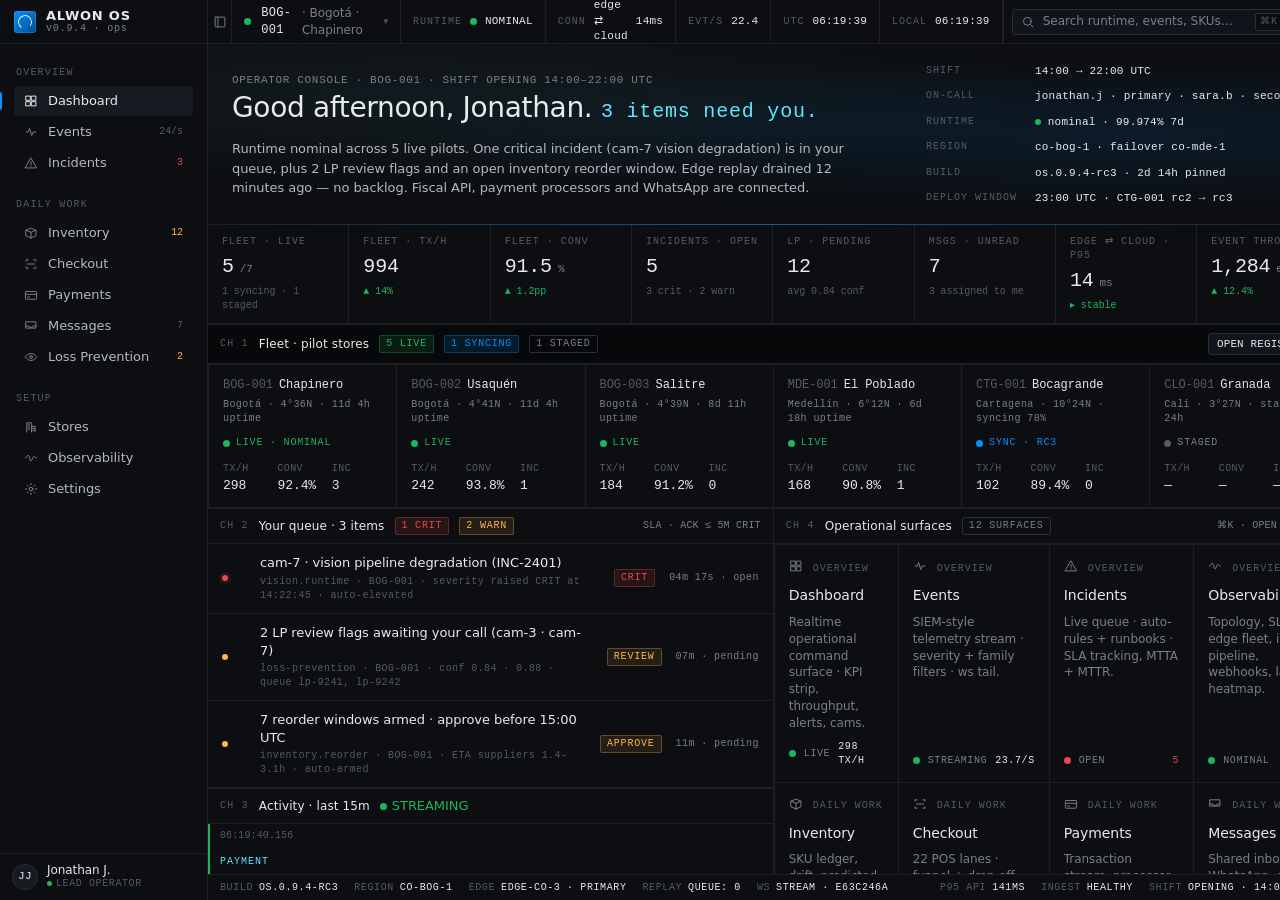
==== index.html @ 84f04474 "Alwon Design" ====
<!doctype html>
<html lang="en">
<head>
  <meta charset="utf-8" />
  <meta name="viewport" content="width=1440, initial-scale=1" />
  <title>ALWON OS · Operator console</title>
  <link rel="stylesheet" href="./css/alwon.css" />
  <style>
    /* Operator overview / launcher */
    .ov {
      display: grid;
      grid-template-columns: 1fr 1fr;
      gap: 1px;
      background: var(--border-1);
    }
    .ov > .cell { background: var(--bg-1); display: flex; flex-direction: column; }
    .ov .span-2 { grid-column: span 2; }

    /* Hero strip */
    .hero {
      background:
        radial-gradient(ellipse at 80% 50%, rgba(6, 144, 252, 0.10), transparent 60%),
        radial-gradient(ellipse at 18% 30%, rgba(96, 231, 255, 0.06), transparent 50%),
        var(--bg-1);
      border-bottom: 1px solid var(--border-1);
      padding: 20px 24px 18px;
      display: grid;
      grid-template-columns: 1fr auto;
      align-items: center;
      gap: 24px;
      position: relative;
    }
    .hero::after {
      content: ""; position: absolute; left: 0; right: 0; bottom: -1px; height: 1px;
      background: linear-gradient(90deg, transparent, var(--signal), transparent);
      opacity: 0.55;
    }
    .hero .lhs h1 {
      margin: 0 0 6px 0;
      font-size: var(--t-28);
      color: var(--fg-0);
      font-weight: 500;
      letter-spacing: -0.012em;
    }
    .hero .lhs h1 .mono { font-family: var(--font-mono); color: var(--telemetry); font-size: var(--t-20); letter-spacing: 0.04em; }
    .hero .lhs .sub {
      font-family: var(--font-mono); font-size: var(--t-11); color: var(--fg-2);
      letter-spacing: 0.06em; text-transform: uppercase;
    }
    .hero .lhs .desc {
      margin-top: 12px;
      color: var(--fg-1);
      font-size: var(--t-13);
      max-width: 620px;
      line-height: 1.5;
    }
    .hero .rhs {
      display: grid;
      grid-template-columns: repeat(2, auto);
      gap: 10px 18px;
      font-family: var(--font-mono);
      font-size: var(--t-11);
      color: var(--fg-1);
      letter-spacing: 0.02em;
    }
    .hero .rhs .row { display: contents; }
    .hero .rhs .row .k { color: var(--fg-3); text-transform: uppercase; letter-spacing: 0.10em; font-size: var(--t-10); }
    .hero .rhs .row .v { color: var(--fg-0); }

    /* Surface launcher tiles */
    .launcher {
      display: grid;
      grid-template-columns: repeat(4, 1fr);
      gap: 1px;
      background: var(--border-1);
      padding: 1px;
    }
    .tile {
      background: var(--bg-1);
      padding: 14px;
      display: flex;
      flex-direction: column;
      gap: 8px;
      cursor: pointer;
      position: relative;
      min-height: 130px;
      text-decoration: none;
      color: inherit;
      transition: background 0.08s linear;
    }
    .tile:hover {
      background: var(--bg-2);
    }
    .tile .tile-head {
      display: flex; align-items: center; gap: 10px;
      font-family: var(--font-mono);
      font-size: var(--t-10);
      color: var(--fg-3);
      letter-spacing: 0.10em;
      text-transform: uppercase;
    }
    .tile .tile-head .icon { color: var(--fg-2); }
    .tile .tile-title { color: var(--fg-0); font-size: var(--t-14); font-weight: 500; letter-spacing: -0.005em; }
    .tile .tile-desc { color: var(--fg-2); font-size: var(--t-12); line-height: 1.4; flex: 1; }
    .tile .tile-state {
      display: flex;
      align-items: center;
      gap: 8px;
      font-family: var(--font-mono);
      font-size: var(--t-10);
      color: var(--fg-2);
      letter-spacing: 0.06em;
      text-transform: uppercase;
    }
    .tile .tile-state .v { color: var(--fg-0); }
    .tile .tile-state.crit .v { color: var(--crit); }
    .tile .tile-state.warn .v { color: var(--warn); }

    /* Operator queue */
    .op-row {
      display: grid;
      grid-template-columns: 24px 1fr auto auto;
      gap: 14px;
      align-items: center;
      padding: 10px 14px;
      border-bottom: 1px solid var(--border-1);
      cursor: pointer;
    }
    .op-row:hover { background: var(--bg-2); }
    .op-row .marker {
      width: 6px; height: 6px; border-radius: 50%;
    }
    .op-row .ttl { color: var(--fg-0); font-size: var(--t-13); margin-bottom: 2px; }
    .op-row .sub { font-family: var(--font-mono); font-size: var(--t-10); color: var(--fg-3); letter-spacing: 0.04em; }
    .op-row .meta { font-family: var(--font-mono); font-size: var(--t-10); color: var(--fg-2); letter-spacing: 0.04em; }

    .fleet-bar {
      display: grid;
      grid-template-columns: repeat(6, 1fr);
      gap: 1px;
      background: var(--border-1);
      padding: 1px;
    }
    .fleet-tile {
      background: var(--bg-1);
      padding: 12px 14px;
      display: flex;
      flex-direction: column;
      gap: 4px;
    }
    .fleet-tile .name { font-family: var(--font-mono); font-size: var(--t-12); color: var(--fg-0); }
    .fleet-tile .name .id { color: var(--fg-3); margin-right: 6px; }
    .fleet-tile .where { font-family: var(--font-mono); font-size: var(--t-10); color: var(--fg-2); letter-spacing: 0.04em; }
    .fleet-tile .state-row {
      display: flex; align-items: center; gap: 6px; margin-top: 6px;
      font-family: var(--font-mono); font-size: var(--t-10); letter-spacing: 0.08em; text-transform: uppercase;
    }
    .fleet-tile .stats {
      display: grid;
      grid-template-columns: 1fr 1fr 1fr;
      gap: 4px;
      margin-top: 8px;
    }
    .fleet-tile .stats > div {
      font-family: var(--font-mono); font-size: var(--t-10); color: var(--fg-3);
      letter-spacing: 0.04em;
    }
    .fleet-tile .stats > div .v {
      display: block;
      font-size: var(--t-13);
      color: var(--fg-0);
      letter-spacing: -0.005em;
      margin-top: 1px;
    }
  </style>
</head>
<body>
  <div id="app"></div>
  <script src="./js/alwon.js"></script>
  <script>
    function tile(o) {
      const stateClass = o.tone || '';
      return `
        <a class="tile" href="${o.href}">
          <div class="tile-head">
            <span class="icon">${ALWON.icon(o.icon)}</span>
            <span>${o.head}</span>
          </div>
          <div class="tile-title">${o.title}</div>
          <div class="tile-desc">${o.desc}</div>
          <div class="tile-state ${stateClass}">
            <span class="pulse ${o.dot || 'ok'}"></span>
            <span>${o.lbl}</span>
            <span class="v" style="margin-left: auto;">${o.val}</span>
          </div>
        </a>
      `;
    }

    const mainHtml = `
      <div class="hero">
        <div class="lhs">
          <div class="sub">Operator console · BOG-001 · shift opening 14:00–22:00 UTC</div>
          <h1>Good afternoon, Jonathan. <span class="mono">3 items need you.</span></h1>
          <div class="desc">
            Runtime nominal across 5 live pilots. One critical incident (cam-7 vision degradation) is in your queue,
            plus 2 LP review flags and an open inventory reorder window. Edge replay drained 12 minutes ago — no backlog.
            Fiscal API, payment processors and WhatsApp are connected.
          </div>
        </div>
        <div class="rhs">
          <div class="row"><span class="k">SHIFT</span><span class="v">14:00 → 22:00 UTC</span></div>
          <div class="row"><span class="k">ON-CALL</span><span class="v">jonathan.j · primary · sara.b · secondary</span></div>
          <div class="row"><span class="k">RUNTIME</span><span class="v"><span class="dot ok"></span> nominal · 99.974% 7d</span></div>
          <div class="row"><span class="k">REGION</span><span class="v">co-bog-1 · failover co-mde-1</span></div>
          <div class="row"><span class="k">BUILD</span><span class="v">os.0.9.4-rc3 · 2d 14h pinned</span></div>
          <div class="row"><span class="k">DEPLOY WINDOW</span><span class="v">23:00 UTC · CTG-001 rc2 → rc3</span></div>
        </div>
      </div>

      <!-- TOP STATS -->
      <div class="kpi-strip" style="grid-template-columns: repeat(8, 1fr);">
        <div class="kpi"><div class="kpi-label">FLEET · LIVE</div><div class="kpi-value">5<span class="kpi-unit">/7</span></div><div class="kpi-delta"><span class="ref">1 syncing · 1 staged</span></div></div>
        <div class="kpi"><div class="kpi-label">FLEET · TX/H</div><div class="kpi-value mono">994</div><div class="kpi-delta"><span class="delta up">▲ 14%</span></div></div>
        <div class="kpi"><div class="kpi-label">FLEET · CONV</div><div class="kpi-value">91.5<span class="kpi-unit">%</span></div><div class="kpi-delta"><span class="delta up">▲ 1.2pp</span></div></div>
        <div class="kpi"><div class="kpi-label">INCIDENTS · OPEN</div><div class="kpi-value fg-warn">5</div><div class="kpi-delta"><span class="ref">3 crit · 2 warn</span></div></div>
        <div class="kpi"><div class="kpi-label">LP · PENDING</div><div class="kpi-value fg-warn">12</div><div class="kpi-delta"><span class="ref">avg 0.84 conf</span></div></div>
        <div class="kpi"><div class="kpi-label">MSGS · UNREAD</div><div class="kpi-value">7</div><div class="kpi-delta"><span class="ref">3 assigned to me</span></div></div>
        <div class="kpi"><div class="kpi-label">EDGE ⇄ CLOUD · p95</div><div class="kpi-value">14<span class="kpi-unit">ms</span></div><div class="kpi-delta"><span class="delta up">▸ stable</span></div></div>
        <div class="kpi"><div class="kpi-label">EVENT THROUGHPUT</div><div class="kpi-value mono">1,284<span class="kpi-unit">ev/m</span></div><div class="kpi-delta"><span class="delta up">▲ 12.4%</span></div></div>
      </div>

      <!-- FLEET STATE -->
      <div class="panel-head" style="border-top: 1px solid var(--border-1);">
        <span class="label">CH 1</span>
        <span class="title">Fleet · pilot stores</span>
        <span class="pill ok">5 LIVE</span>
        <span class="pill info">1 SYNCING</span>
        <span class="pill ghost dim">1 STAGED</span>
        <div class="right"><a href="stores.html" class="btn tiny">Open registry →</a></div>
      </div>
      <div class="fleet-bar">
        ${fleetTile({ id: 'BOG-001', name: 'Chapinero', where: 'Bogotá · 4°36N · 11d 4h uptime', dot: 'ok', state: 'LIVE · NOMINAL', tx: '298', conv: '92.4%', inc: '3' })}
        ${fleetTile({ id: 'BOG-002', name: 'Usaquén', where: 'Bogotá · 4°41N · 11d 4h uptime', dot: 'ok', state: 'LIVE', tx: '242', conv: '93.8%', inc: '1' })}
        ${fleetTile({ id: 'BOG-003', name: 'Salitre', where: 'Bogotá · 4°39N · 8d 11h uptime', dot: 'ok', state: 'LIVE', tx: '184', conv: '91.2%', inc: '0' })}
        ${fleetTile({ id: 'MDE-001', name: 'El Poblado', where: 'Medellín · 6°12N · 6d 18h uptime', dot: 'ok', state: 'LIVE', tx: '168', conv: '90.8%', inc: '1' })}
        ${fleetTile({ id: 'CTG-001', name: 'Bocagrande', where: 'Cartagena · 10°24N · syncing 78%', dot: 'info', state: 'SYNC · rc3', tx: '102', conv: '89.4%', inc: '0' })}
        ${fleetTile({ id: 'CLO-001', name: 'Granada', where: 'Cali · 3°27N · staged 24h', dot: 'idle', state: 'STAGED', tx: '—', conv: '—', inc: '—' })}
      </div>

      <!-- OPERATOR QUEUE + LAUNCHER -->
      <div class="ov" style="border-top: 1px solid var(--border-1);">

        <div class="cell">
          <div class="panel-head">
            <span class="label">CH 2</span>
            <span class="title">Your queue · 3 items</span>
            <span class="pill crit">1 CRIT</span>
            <span class="pill warn">2 WARN</span>
            <div class="right"><span class="dim mono">SLA · ack ≤ 5m crit</span></div>
          </div>
          <div>
            <a class="op-row" href="incidents.html" style="text-decoration: none; color: inherit;">
              <span class="marker" style="background: var(--crit); box-shadow: 0 0 0 3px var(--crit-bg);"></span>
              <div>
                <div class="ttl">cam-7 · vision pipeline degradation (INC-2401)</div>
                <div class="sub">vision.runtime · BOG-001 · severity raised CRIT at 14:22:45 · auto-elevated</div>
              </div>
              <span class="pill crit">CRIT</span>
              <span class="meta">04m 17s · open</span>
            </a>
            <a class="op-row" href="loss-prevention.html" style="text-decoration: none; color: inherit;">
              <span class="marker" style="background: var(--warn);"></span>
              <div>
                <div class="ttl">2 LP review flags awaiting your call (cam-3 · cam-7)</div>
                <div class="sub">loss-prevention · BOG-001 · conf 0.84 · 0.88 · queue lp-9241, lp-9242</div>
              </div>
              <span class="pill warn">REVIEW</span>
              <span class="meta">07m · pending</span>
            </a>
            <a class="op-row" href="inventory.html" style="text-decoration: none; color: inherit;">
              <span class="marker" style="background: var(--warn);"></span>
              <div>
                <div class="ttl">7 reorder windows armed · approve before 15:00 UTC</div>
                <div class="sub">inventory.reorder · BOG-001 · ETA suppliers 1.4–3.1h · auto-armed</div>
              </div>
              <span class="pill warn">APPROVE</span>
              <span class="meta">11m · pending</span>
            </a>
          </div>

          <div class="panel-head" style="border-top: 1px solid var(--border-1);">
            <span class="label">CH 3</span>
            <span class="title">Activity · last 15m</span>
            <span class="live"><span class="pulse ok"></span>STREAMING</span>
          </div>
          <div id="ovEvents" style="max-height: 280px; overflow-y: auto;"></div>
        </div>

        <div class="cell">
          <div class="panel-head">
            <span class="label">CH 4</span>
            <span class="title">Operational surfaces</span>
            <span class="pill ghost dim">12 surfaces</span>
            <div class="right"><span class="dim mono">⌘K · open by name</span></div>
          </div>
          <div class="launcher">
            ${tile({ icon: 'grid', head: 'OVERVIEW',  title: 'Dashboard',     desc: 'Realtime operational command surface · KPI strip, throughput, alerts, cams.', href: 'dashboard.html',   dot: 'ok',   lbl: 'live',         val: '298 tx/h' })}
            ${tile({ icon: 'pulse',head: 'OVERVIEW',  title: 'Events',        desc: 'SIEM-style telemetry stream · severity + family filters · ws tail.',         href: 'events.html',      dot: 'ok',   lbl: 'streaming',    val: '23.7/s' })}
            ${tile({ icon: 'alert',head: 'OVERVIEW',  title: 'Incidents',     desc: 'Live queue · auto-rules + runbooks · SLA tracking, MTTA + MTTR.',           href: 'incidents.html',   dot: 'crit', lbl: 'open',         val: '5', tone: 'crit' })}
            ${tile({ icon: 'wave', head: 'OVERVIEW',  title: 'Observability', desc: 'Topology, SLOs, edge fleet, ingest pipeline, webhooks, latency heatmap.',  href: 'observability.html',dot: 'ok',   lbl: 'nominal',      val: '99.97%' })}
            ${tile({ icon: 'box',  head: 'DAILY WORK',title: 'Inventory',     desc: 'SKU ledger, drift, predicted OOS, shelf heatmap, auto-reorder queue.',     href: 'inventory.html',   dot: 'warn', lbl: '2 oos · 7 ≤1h',val: '0.42%', tone: 'warn' })}
            ${tile({ icon: 'scan', head: 'DAILY WORK',title: 'Checkout',      desc: '22 POS lanes · funnel + drop-off, operator perf, voids + overrides.',     href: 'checkout.html',    dot: 'ok',   lbl: '18/22 lanes',  val: '92.4%' })}
            ${tile({ icon: 'card', head: 'DAILY WORK',title: 'Payments',      desc: 'Transaction stream, processor health, latency dist, decline reasons.',    href: 'payments.html',    dot: 'warn', lbl: 'pse · degraded',val: '99.62%', tone: 'warn' })}
            ${tile({ icon: 'inbox',head: 'DAILY WORK',title: 'Messages',      desc: 'Shared inbox · WhatsApp, email, SMS, kiosk · assignment + threads.',      href: 'messages.html',    dot: 'info', lbl: '7 unread',     val: '14 open' })}
            ${tile({ icon: 'eye',  head: 'DAILY WORK',title: 'Loss Prevention',desc: 'Forensic review queue · vision flags, frame viewer, case builder.',       href: 'loss-prevention.html',dot: 'warn',lbl: 'pending review',val: '12', tone: 'warn' })}
            ${tile({ icon: 'building',head: 'SETUP',  title: 'Stores',        desc: 'Multi-store registry · runtime, SLOs, deploys, commissioning queue.',    href: 'stores.html',      dot: 'ok',   lbl: 'fleet',        val: '5 live · 1 sync' })}
            ${tile({ icon: 'wave', head: 'SETUP',     title: 'Observability', desc: 'Same surface · entry from setup · investor-facing infra view.',           href: 'observability.html',dot: 'ok',  lbl: 'p95 API',      val: '142ms' })}
            ${tile({ icon: 'gear', head: 'SETUP',     title: 'Settings',      desc: 'Runtime · API keys · integrations · operators · webhooks · danger zone.', href: 'settings.html',    dot: 'ok',   lbl: 'unsaved',      val: '3 changes' })}
          </div>
        </div>
      </div>
    `;

    function fleetTile(o) {
      return `
        <a class="fleet-tile" href="dashboard.html" style="text-decoration: none; color: inherit;">
          <div class="name"><span class="id">${o.id}</span>${o.name}</div>
          <div class="where">${o.where}</div>
          <div class="state-row"><span class="pulse ${o.dot}"></span><span class="${o.dot === 'ok' ? 'fg-ok' : o.dot === 'info' ? 'fg-info' : 'dim'}">${o.state}</span></div>
          <div class="stats">
            <div>TX/H<span class="v">${o.tx}</span></div>
            <div>CONV<span class="v">${o.conv}</span></div>
            <div>INC<span class="v ${o.inc !== '0' && o.inc !== '—' ? 'fg-warn' : ''}">${o.inc}</span></div>
          </div>
        </a>
      `;
    }

    ALWON.init({
      active: 'dashboard',
      main: mainHtml,
      onMounted() {
        const t = document.getElementById('ovEvents');
        ALWON.startEventStream(t, { max: 18, interval: 1100 });
      }
    });
  </script>
</body>
</html>
---- css/alwon.css ----
/* ALWON OS — operational runtime stylesheet
 * Brand DNA: Bloomberg Terminal × Datadog × Palantir × Stripe Radar
 * Compact, infrastructural, telemetry-first.
 */

:root {
  /* Surface layers — deep graphite, calibrated to feel like a runtime */
  --bg-0: #070809;
  --bg-1: #0c0e11;
  --bg-2: #11141a;
  --bg-3: #171a21;
  --bg-4: #1d2129;

  /* Borders — hairline industrial */
  --border-1: #1c1f24;
  --border-2: #2a2e36;
  --border-3: #353a44;

  /* Foreground hierarchy */
  --fg-0: #e8eaed;
  --fg-1: #b4b8bf;
  --fg-2: #7a7f88;
  --fg-3: #555a64;
  --fg-4: #393d45;

  /* ALWON signal palette */
  --signal: #0690fc;
  --signal-2: #38a8fd;
  --signal-bg: rgba(6, 144, 252, 0.12);
  --telemetry: #60e7ff;
  --telemetry-bg: rgba(96, 231, 255, 0.10);

  --ok: #1eb55e;
  --ok-bg: rgba(30, 181, 94, 0.12);
  --warn: #ffb547;
  --warn-bg: rgba(255, 181, 71, 0.10);
  --crit: #e5484d;
  --crit-bg: rgba(229, 72, 77, 0.12);
  --neutral: #6e747f;

  /* Typography */
  --font-sans: ui-sans-serif, system-ui, -apple-system, BlinkMacSystemFont, "Inter", "Helvetica Neue", sans-serif;
  --font-mono: ui-monospace, "SF Mono", "JetBrains Mono", "IBM Plex Mono", Menlo, Consolas, monospace;

  /* Operational scale */
  --t-9: 9px;
  --t-10: 10px;
  --t-11: 11px;
  --t-12: 12px;
  --t-13: 13px;
  --t-14: 14px;
  --t-16: 16px;
  --t-20: 20px;
  --t-24: 24px;
  --t-28: 28px;
  --t-36: 36px;

  /* Geometry — tight */
  --r-2: 2px;
  --r-3: 3px;
  --r-4: 4px;
  --r-6: 6px;

  /* Shell metrics */
  --sidebar-w: 208px;
  --sidebar-w-collapsed: 52px;
  --topbar-h: 44px;
  --statusbar-h: 26px;
}

/* ---------- reset ---------- */
*,
*::before,
*::after {
  box-sizing: border-box;
}

html,
body {
  margin: 0;
  padding: 0;
}

body {
  background: var(--bg-0);
  color: var(--fg-0);
  font-family: var(--font-sans);
  font-size: var(--t-13);
  line-height: 1.4;
  -webkit-font-smoothing: antialiased;
  -moz-osx-font-smoothing: grayscale;
  font-variant-numeric: tabular-nums;
  letter-spacing: -0.005em;
  overflow: hidden;
}

a {
  color: inherit;
  text-decoration: none;
}

button {
  font: inherit;
  color: inherit;
  background: none;
  border: 0;
  cursor: pointer;
  padding: 0;
}

input,
select,
textarea {
  font: inherit;
  color: inherit;
}

::selection {
  background: var(--signal-bg);
  color: var(--fg-0);
}

::-webkit-scrollbar {
  width: 10px;
  height: 10px;
}
::-webkit-scrollbar-track {
  background: var(--bg-0);
}
::-webkit-scrollbar-thumb {
  background: var(--bg-3);
  border: 2px solid var(--bg-0);
  border-radius: 6px;
}
::-webkit-scrollbar-thumb:hover {
  background: var(--bg-4);
}

/* ---------- App shell ---------- */
.app {
  display: grid;
  grid-template-columns: var(--sidebar-w) 1fr;
  grid-template-rows: var(--topbar-h) 1fr var(--statusbar-h);
  grid-template-areas:
    "sidebar topbar"
    "sidebar main"
    "sidebar statusbar";
  height: 100vh;
  width: 100vw;
}

.app.collapsed {
  grid-template-columns: var(--sidebar-w-collapsed) 1fr;
}

/* ---------- Sidebar ---------- */
.sidebar {
  grid-area: sidebar;
  background: var(--bg-1);
  border-right: 1px solid var(--border-1);
  display: flex;
  flex-direction: column;
  min-height: 0;
}

.sidebar-brand {
  display: flex;
  align-items: center;
  gap: 10px;
  padding: 12px 14px;
  border-bottom: 1px solid var(--border-1);
  height: var(--topbar-h);
  flex: 0 0 auto;
}

.sidebar-brand .mark {
  width: 22px;
  height: 22px;
  border-radius: var(--r-3);
  background: linear-gradient(135deg, #0690fc 0%, #014c8b 100%);
  position: relative;
  flex: 0 0 22px;
  box-shadow: 0 0 0 1px rgba(96, 231, 255, 0.18) inset;
}
.sidebar-brand .mark::after {
  content: "";
  position: absolute;
  inset: 4px;
  border: 1.5px solid rgba(255, 255, 255, 0.92);
  border-bottom-color: transparent;
  border-radius: 50%;
  transform: rotate(-12deg);
}

.sidebar-brand .wordmark {
  display: flex;
  flex-direction: column;
  line-height: 1.1;
  min-width: 0;
}
.sidebar-brand .wordmark .name {
  font-size: var(--t-13);
  font-weight: 600;
  letter-spacing: 0.06em;
}
.sidebar-brand .wordmark .sub {
  font-family: var(--font-mono);
  font-size: var(--t-10);
  color: var(--fg-2);
  letter-spacing: 0.08em;
}

.app.collapsed .sidebar-brand .wordmark {
  display: none;
}

.sidebar-scroll {
  flex: 1;
  overflow-y: auto;
  padding: 8px 0 12px 0;
  min-height: 0;
}

.nav-group {
  padding: 14px 14px 4px;
}

.nav-group-label {
  font-family: var(--font-mono);
  font-size: var(--t-10);
  color: var(--fg-3);
  text-transform: uppercase;
  letter-spacing: 0.12em;
  margin-bottom: 6px;
  padding: 0 2px;
}
.app.collapsed .nav-group-label {
  display: none;
}
.app.collapsed .nav-group {
  padding: 12px 8px 4px;
  text-align: center;
}

.nav-item {
  display: flex;
  align-items: center;
  gap: 10px;
  padding: 6px 10px;
  border-radius: var(--r-3);
  color: var(--fg-1);
  font-size: var(--t-13);
  position: relative;
  cursor: pointer;
  margin: 1px 0;
  transition: background 0.08s linear, color 0.08s linear;
}
.nav-item:hover {
  background: var(--bg-2);
  color: var(--fg-0);
}
.nav-item.active {
  background: var(--bg-3);
  color: var(--fg-0);
}
.nav-item.active::before {
  content: "";
  position: absolute;
  left: -14px;
  top: 6px;
  bottom: 6px;
  width: 2px;
  background: var(--signal);
  border-radius: 0 2px 2px 0;
}
.nav-item .nav-icon {
  width: 14px;
  height: 14px;
  flex: 0 0 14px;
  color: var(--fg-2);
}
.nav-item.active .nav-icon,
.nav-item:hover .nav-icon {
  color: var(--fg-0);
}
.nav-item .nav-meta {
  margin-left: auto;
  font-family: var(--font-mono);
  font-size: var(--t-10);
  color: var(--fg-3);
}
.nav-item .nav-meta.crit {
  color: var(--crit);
}
.nav-item .nav-meta.warn {
  color: var(--warn);
}

.app.collapsed .nav-item {
  justify-content: center;
  padding: 8px 0;
}
.app.collapsed .nav-item .nav-label,
.app.collapsed .nav-item .nav-meta {
  display: none;
}
.app.collapsed .nav-item.active::before {
  left: 0;
}

.sidebar-footer {
  border-top: 1px solid var(--border-1);
  padding: 10px 12px;
  display: flex;
  align-items: center;
  gap: 9px;
  flex: 0 0 auto;
}
.avatar {
  width: 26px;
  height: 26px;
  border-radius: 50%;
  background: var(--bg-3);
  border: 1px solid var(--border-2);
  display: grid;
  place-items: center;
  font-family: var(--font-mono);
  font-size: var(--t-11);
  color: var(--fg-0);
  letter-spacing: 0.04em;
  flex: 0 0 26px;
}
.sidebar-footer .who {
  display: flex;
  flex-direction: column;
  min-width: 0;
  line-height: 1.15;
}
.sidebar-footer .who .name {
  font-size: var(--t-12);
  color: var(--fg-0);
}
.sidebar-footer .who .role {
  font-family: var(--font-mono);
  font-size: var(--t-10);
  color: var(--fg-3);
  letter-spacing: 0.06em;
  text-transform: uppercase;
}
.sidebar-footer .who .role .role-dot {
  display: inline-block;
  width: 5px;
  height: 5px;
  border-radius: 50%;
  background: var(--ok);
  margin-right: 4px;
  vertical-align: middle;
}
.app.collapsed .sidebar-footer .who {
  display: none;
}
.app.collapsed .sidebar-footer {
  justify-content: center;
}

/* ---------- Topbar ---------- */
.topbar {
  grid-area: topbar;
  display: flex;
  align-items: stretch;
  background: var(--bg-1);
  border-bottom: 1px solid var(--border-1);
  position: relative;
  z-index: 10;
}

.topbar-cell {
  display: flex;
  align-items: center;
  gap: 8px;
  padding: 0 12px;
  border-right: 1px solid var(--border-1);
  font-size: var(--t-12);
  color: var(--fg-1);
}
.topbar-cell:last-child {
  border-right: 0;
}

.topbar-cell .mono {
  font-family: var(--font-mono);
  font-size: var(--t-11);
  color: var(--fg-0);
  letter-spacing: 0.02em;
}
.topbar-cell .key {
  font-family: var(--font-mono);
  font-size: var(--t-10);
  color: var(--fg-3);
  text-transform: uppercase;
  letter-spacing: 0.10em;
}

.topbar .spacer {
  flex: 1;
  border-right: 1px solid var(--border-1);
}

.collapse-btn {
  width: 36px;
  display: grid;
  place-items: center;
  color: var(--fg-2);
  border-right: 1px solid var(--border-1);
}
.collapse-btn:hover {
  background: var(--bg-2);
  color: var(--fg-0);
}

.store-selector {
  position: relative;
  display: flex;
  align-items: center;
  gap: 10px;
  padding: 0 12px;
  border-right: 1px solid var(--border-1);
  height: 100%;
  cursor: pointer;
}
.store-selector:hover {
  background: var(--bg-2);
}
.store-selector .store-id {
  font-family: var(--font-mono);
  font-size: var(--t-12);
  color: var(--fg-0);
  letter-spacing: 0.02em;
}
.store-selector .store-name {
  color: var(--fg-2);
  font-size: var(--t-12);
}
.store-selector .caret {
  color: var(--fg-3);
  font-size: 9px;
}

.store-dropdown {
  position: absolute;
  top: calc(100% + 1px);
  left: -1px;
  background: var(--bg-2);
  border: 1px solid var(--border-2);
  min-width: 360px;
  padding: 6px;
  z-index: 200;
  display: none;
  box-shadow: 0 12px 32px rgba(0, 0, 0, 0.5);
}
.store-dropdown.open {
  display: block;
}
.store-row {
  display: grid;
  grid-template-columns: 14px 1fr auto auto;
  align-items: center;
  gap: 10px;
  padding: 7px 8px;
  cursor: pointer;
  border-radius: var(--r-3);
  font-size: var(--t-12);
}
.store-row:hover {
  background: var(--bg-3);
}
.store-row .store-row-id {
  font-family: var(--font-mono);
  font-size: var(--t-11);
  color: var(--fg-0);
}
.store-row .store-row-name {
  color: var(--fg-2);
  font-size: var(--t-11);
  margin-left: 4px;
}
.store-row .store-row-state {
  font-family: var(--font-mono);
  font-size: var(--t-10);
  color: var(--fg-3);
  text-transform: uppercase;
  letter-spacing: 0.08em;
}

.cmd-input {
  display: flex;
  align-items: center;
  gap: 8px;
  background: var(--bg-2);
  border: 1px solid var(--border-2);
  border-radius: var(--r-3);
  padding: 4px 8px 4px 8px;
  height: 26px;
  width: 280px;
  cursor: text;
  color: var(--fg-2);
}
.cmd-input:hover {
  border-color: var(--border-3);
  color: var(--fg-1);
}
.cmd-input .cmd-placeholder {
  font-size: var(--t-12);
}
.cmd-input .kbd {
  margin-left: auto;
  font-family: var(--font-mono);
  font-size: var(--t-10);
  color: var(--fg-3);
  border: 1px solid var(--border-2);
  background: var(--bg-1);
  padding: 1px 4px;
  border-radius: 2px;
  letter-spacing: 0.06em;
}

.icon-btn {
  position: relative;
  width: 30px;
  height: 30px;
  display: grid;
  place-items: center;
  color: var(--fg-2);
  border-radius: var(--r-3);
}
.icon-btn:hover {
  background: var(--bg-2);
  color: var(--fg-0);
}
.icon-btn .badge {
  position: absolute;
  top: 4px;
  right: 4px;
  min-width: 14px;
  height: 12px;
  padding: 0 3px;
  border-radius: 6px;
  background: var(--crit);
  color: #fff;
  font-family: var(--font-mono);
  font-size: 9px;
  font-weight: 600;
  display: grid;
  place-items: center;
  letter-spacing: 0;
  line-height: 1;
  border: 1.5px solid var(--bg-1);
}

/* ---------- Status indicators / pulses ---------- */
.pulse {
  width: 7px;
  height: 7px;
  border-radius: 50%;
  position: relative;
  flex: 0 0 7px;
  display: inline-block;
}
.pulse::after {
  content: "";
  position: absolute;
  inset: -3px;
  border-radius: 50%;
  border: 1px solid currentColor;
  animation: alwon-pulse 1.8s cubic-bezier(0.2, 0, 0.4, 1) infinite;
  opacity: 0;
}
.pulse.ok {
  background: var(--ok);
  color: var(--ok);
}
.pulse.warn {
  background: var(--warn);
  color: var(--warn);
}
.pulse.crit {
  background: var(--crit);
  color: var(--crit);
}
.pulse.info {
  background: var(--signal);
  color: var(--signal);
}
.pulse.idle {
  background: var(--fg-3);
  color: var(--fg-3);
}
.pulse.idle::after {
  display: none;
}

@keyframes alwon-pulse {
  0% {
    transform: scale(0.75);
    opacity: 0.9;
  }
  100% {
    transform: scale(2.6);
    opacity: 0;
  }
}

.dot {
  width: 6px;
  height: 6px;
  border-radius: 50%;
  display: inline-block;
  flex: 0 0 6px;
}
.dot.ok { background: var(--ok); }
.dot.warn { background: var(--warn); }
.dot.crit { background: var(--crit); }
.dot.info { background: var(--signal); }
.dot.telem { background: var(--telemetry); }
.dot.idle { background: var(--fg-3); }

/* ---------- Main + statusbar ---------- */
.main {
  grid-area: main;
  overflow-y: auto;
  overflow-x: hidden;
  background: var(--bg-0);
  position: relative;
}

.page-header {
  display: flex;
  align-items: center;
  gap: 16px;
  padding: 10px 16px;
  border-bottom: 1px solid var(--border-1);
  background: var(--bg-1);
  position: sticky;
  top: 0;
  z-index: 5;
}
.page-header .crumb {
  display: flex;
  align-items: center;
  gap: 8px;
  font-family: var(--font-mono);
  font-size: var(--t-11);
  color: var(--fg-2);
  letter-spacing: 0.04em;
}
.page-header .crumb .sep {
  color: var(--fg-4);
}
.page-header .title {
  font-size: var(--t-14);
  color: var(--fg-0);
  font-weight: 500;
  letter-spacing: -0.005em;
}
.page-header .crumb .accent {
  color: var(--fg-0);
}
.page-header .right {
  margin-left: auto;
  display: flex;
  align-items: center;
  gap: 8px;
}

.tabbar {
  display: flex;
  align-items: stretch;
  border-bottom: 1px solid var(--border-1);
  background: var(--bg-1);
  padding: 0 8px;
}
.tab {
  padding: 7px 12px;
  font-size: var(--t-12);
  color: var(--fg-2);
  border-bottom: 2px solid transparent;
  margin-bottom: -1px;
  cursor: pointer;
  display: flex;
  align-items: center;
  gap: 8px;
  letter-spacing: 0.01em;
}
.tab:hover {
  color: var(--fg-0);
}
.tab.active {
  color: var(--fg-0);
  border-bottom-color: var(--signal);
}
.tab .tab-count {
  font-family: var(--font-mono);
  font-size: var(--t-10);
  color: var(--fg-3);
  background: var(--bg-3);
  padding: 1px 5px;
  border-radius: 8px;
  letter-spacing: 0.02em;
}
.tab.active .tab-count {
  color: var(--fg-0);
  background: var(--bg-4);
}

.statusbar {
  grid-area: statusbar;
  background: var(--bg-1);
  border-top: 1px solid var(--border-1);
  display: flex;
  align-items: center;
  padding: 0 12px;
  font-family: var(--font-mono);
  font-size: var(--t-10);
  color: var(--fg-2);
  letter-spacing: 0.06em;
  text-transform: uppercase;
  gap: 16px;
  overflow: hidden;
  white-space: nowrap;
}
.statusbar .sb-cell {
  display: flex;
  align-items: center;
  gap: 6px;
}
.statusbar .sb-cell .label {
  color: var(--fg-3);
}
.statusbar .sb-cell .val {
  color: var(--fg-0);
}
.statusbar .sb-spacer {
  flex: 1;
}

/* ---------- Generic panel / band ---------- */
.panel {
  background: var(--bg-1);
  border: 1px solid var(--border-1);
  border-radius: var(--r-3);
  display: flex;
  flex-direction: column;
  min-height: 0;
}
.panel.flush {
  border-radius: 0;
  border-left: 0;
  border-right: 0;
}

.panel-head {
  display: flex;
  align-items: center;
  gap: 10px;
  padding: 8px 12px;
  border-bottom: 1px solid var(--border-1);
  flex: 0 0 auto;
}
.panel-head .title {
  font-size: var(--t-12);
  color: var(--fg-0);
  font-weight: 500;
  letter-spacing: 0.01em;
}
.panel-head .label {
  font-family: var(--font-mono);
  font-size: var(--t-10);
  color: var(--fg-3);
  text-transform: uppercase;
  letter-spacing: 0.12em;
}
.panel-head .right {
  margin-left: auto;
  display: flex;
  align-items: center;
  gap: 10px;
  font-family: var(--font-mono);
  font-size: var(--t-10);
  color: var(--fg-3);
  letter-spacing: 0.06em;
  text-transform: uppercase;
}
.panel-head .live {
  display: inline-flex;
  align-items: center;
  gap: 5px;
  color: var(--ok);
}
.panel-body {
  flex: 1;
  min-height: 0;
  display: flex;
  flex-direction: column;
}
.panel-body.pad {
  padding: 12px;
}
.panel-body.scroll {
  overflow-y: auto;
}

/* ---------- KPI tile ---------- */
.kpi-strip {
  display: grid;
  grid-template-columns: repeat(8, 1fr);
  background: var(--bg-1);
  border-bottom: 1px solid var(--border-1);
}
.kpi {
  padding: 10px 14px;
  border-right: 1px solid var(--border-1);
  display: flex;
  flex-direction: column;
  gap: 4px;
  position: relative;
  min-width: 0;
}
.kpi:last-child {
  border-right: 0;
}
.kpi .kpi-label {
  display: flex;
  align-items: center;
  gap: 6px;
  font-family: var(--font-mono);
  font-size: var(--t-10);
  color: var(--fg-3);
  text-transform: uppercase;
  letter-spacing: 0.10em;
}
.kpi .kpi-value {
  display: flex;
  align-items: baseline;
  gap: 6px;
  font-family: var(--font-mono);
  font-size: var(--t-20);
  color: var(--fg-0);
  font-weight: 500;
  letter-spacing: -0.01em;
}
.kpi .kpi-unit {
  font-family: var(--font-mono);
  font-size: var(--t-11);
  color: var(--fg-2);
}
.kpi .kpi-delta {
  display: flex;
  align-items: center;
  gap: 8px;
  font-family: var(--font-mono);
  font-size: var(--t-10);
  color: var(--fg-2);
}
.kpi .kpi-delta .delta {
  display: inline-flex;
  align-items: center;
  gap: 2px;
}
.kpi .kpi-delta .delta.up { color: var(--ok); }
.kpi .kpi-delta .delta.down { color: var(--crit); }
.kpi .kpi-delta .ref {
  color: var(--fg-3);
}
.kpi .kpi-spark {
  position: absolute;
  right: 12px;
  bottom: 9px;
  width: 56px;
  height: 16px;
  opacity: 0.65;
}

/* ---------- Telemetry row (events, payments, etc) ---------- */
.t-row {
  display: grid;
  align-items: center;
  gap: 12px;
  padding: 5px 12px;
  border-bottom: 1px solid var(--border-1);
  font-family: var(--font-mono);
  font-size: var(--t-11);
  color: var(--fg-1);
  letter-spacing: 0.01em;
  white-space: nowrap;
  overflow: hidden;
  position: relative;
}
.t-row:hover {
  background: var(--bg-2);
}
.t-row .ts {
  color: var(--fg-3);
  font-size: var(--t-10);
}
.t-row .src {
  color: var(--fg-2);
  text-transform: uppercase;
  font-size: var(--t-10);
  letter-spacing: 0.10em;
}
.t-row .src.checkout { color: var(--signal-2); }
.t-row .src.payment  { color: var(--telemetry); }
.t-row .src.vision   { color: var(--warn); }
.t-row .src.edge     { color: var(--ok); }
.t-row .src.inv      { color: var(--fg-1); }
.t-row .src.api      { color: var(--signal); }

.t-row .msg {
  color: var(--fg-0);
  overflow: hidden;
  text-overflow: ellipsis;
}
.t-row .meta {
  margin-left: auto;
  color: var(--fg-3);
  font-size: var(--t-10);
}

.t-row.sev-info::before,
.t-row.sev-warn::before,
.t-row.sev-crit::before,
.t-row.sev-ok::before {
  content: "";
  position: absolute;
  left: 0;
  top: 0;
  bottom: 0;
  width: 2px;
}
.t-row.sev-info::before { background: var(--signal); }
.t-row.sev-warn::before { background: var(--warn); }
.t-row.sev-crit::before { background: var(--crit); }
.t-row.sev-ok::before   { background: var(--ok); }

/* ---------- Pills / chips ---------- */
.pill {
  display: inline-flex;
  align-items: center;
  gap: 5px;
  height: 18px;
  padding: 0 6px;
  font-family: var(--font-mono);
  font-size: var(--t-10);
  letter-spacing: 0.08em;
  text-transform: uppercase;
  border: 1px solid var(--border-2);
  background: var(--bg-2);
  color: var(--fg-1);
  border-radius: var(--r-2);
}
.pill.ok    { color: var(--ok);   background: var(--ok-bg);   border-color: rgba(30, 181, 94, 0.30); }
.pill.warn  { color: var(--warn); background: var(--warn-bg); border-color: rgba(255, 181, 71, 0.30); }
.pill.crit  { color: var(--crit); background: var(--crit-bg); border-color: rgba(229, 72, 77, 0.32); }
.pill.info  { color: var(--signal); background: var(--signal-bg); border-color: rgba(6, 144, 252, 0.32); }
.pill.telem { color: var(--telemetry); background: var(--telemetry-bg); border-color: rgba(96, 231, 255, 0.30); }
.pill.solid-info { background: var(--signal); color: #fff; border-color: var(--signal); }
.pill.ghost {
  background: transparent;
}

/* ---------- Buttons ---------- */
.btn {
  display: inline-flex;
  align-items: center;
  gap: 6px;
  height: 26px;
  padding: 0 10px;
  background: var(--bg-2);
  border: 1px solid var(--border-2);
  color: var(--fg-0);
  border-radius: var(--r-3);
  font-size: var(--t-12);
  letter-spacing: 0.01em;
  cursor: pointer;
  transition: background 0.08s linear, border-color 0.08s linear;
}
.btn:hover {
  background: var(--bg-3);
  border-color: var(--border-3);
}
.btn.primary {
  background: var(--signal);
  border-color: var(--signal);
  color: #fff;
}
.btn.primary:hover {
  background: var(--signal-2);
}
.btn.ghost {
  background: transparent;
}
.btn.tiny {
  height: 22px;
  font-size: var(--t-11);
  padding: 0 8px;
}

/* ---------- Form bits ---------- */
.field {
  display: flex;
  align-items: center;
  gap: 6px;
  height: 26px;
  background: var(--bg-2);
  border: 1px solid var(--border-2);
  border-radius: var(--r-3);
  padding: 0 8px;
  color: var(--fg-0);
  font-size: var(--t-12);
}
.field input,
.field select {
  background: transparent;
  border: 0;
  outline: 0;
  width: 100%;
  color: inherit;
}
.field .field-icon {
  color: var(--fg-3);
}

/* ---------- Tables ---------- */
.t-table {
  width: 100%;
  border-collapse: collapse;
  font-size: var(--t-12);
}
.t-table thead th {
  text-align: left;
  font-family: var(--font-mono);
  font-size: var(--t-10);
  color: var(--fg-3);
  text-transform: uppercase;
  letter-spacing: 0.10em;
  padding: 8px 12px;
  border-bottom: 1px solid var(--border-2);
  background: var(--bg-1);
  position: sticky;
  top: 0;
  z-index: 1;
  font-weight: 500;
}
.t-table tbody td {
  padding: 7px 12px;
  border-bottom: 1px solid var(--border-1);
  color: var(--fg-1);
  vertical-align: middle;
}
.t-table tbody tr:hover td {
  background: var(--bg-2);
}
.t-table .mono {
  font-family: var(--font-mono);
  font-size: var(--t-11);
  color: var(--fg-0);
}
.t-table .num {
  text-align: right;
  font-family: var(--font-mono);
}
.t-table .muted {
  color: var(--fg-3);
}

/* ---------- Bars / mini meters ---------- */
.meter {
  height: 4px;
  background: var(--bg-3);
  border-radius: 2px;
  overflow: hidden;
  position: relative;
  width: 100%;
}
.meter > span {
  display: block;
  height: 100%;
  background: var(--signal);
}
.meter.warn > span { background: var(--warn); }
.meter.crit > span { background: var(--crit); }
.meter.ok   > span { background: var(--ok); }

/* ---------- Sparkline / chart areas ---------- */
.chart-grid {
  background-image:
    linear-gradient(to right, var(--border-1) 1px, transparent 1px),
    linear-gradient(to bottom, var(--border-1) 1px, transparent 1px);
  background-size: 60px 32px;
  background-position: 0 100%;
}

/* ---------- Command palette ---------- */
.cmdk-veil {
  position: fixed;
  inset: 0;
  background: rgba(2, 4, 8, 0.62);
  backdrop-filter: blur(2px);
  display: none;
  z-index: 1000;
  align-items: flex-start;
  justify-content: center;
  padding-top: 120px;
}
.cmdk-veil.open {
  display: flex;
}
.cmdk {
  width: 640px;
  background: var(--bg-2);
  border: 1px solid var(--border-3);
  border-radius: var(--r-4);
  box-shadow: 0 24px 80px rgba(0, 0, 0, 0.6);
  overflow: hidden;
}
.cmdk-input {
  display: flex;
  align-items: center;
  gap: 10px;
  padding: 10px 14px;
  border-bottom: 1px solid var(--border-2);
}
.cmdk-input input {
  flex: 1;
  background: transparent;
  border: 0;
  outline: 0;
  color: var(--fg-0);
  font-size: var(--t-14);
}
.cmdk-input .cmdk-hint {
  font-family: var(--font-mono);
  font-size: var(--t-10);
  color: var(--fg-3);
}
.cmdk-results {
  max-height: 380px;
  overflow-y: auto;
  padding: 6px;
}
.cmdk-group {
  font-family: var(--font-mono);
  font-size: var(--t-10);
  color: var(--fg-3);
  text-transform: uppercase;
  letter-spacing: 0.12em;
  padding: 8px 8px 4px;
}
.cmdk-row {
  display: grid;
  grid-template-columns: 16px 1fr auto;
  align-items: center;
  gap: 10px;
  padding: 7px 8px;
  border-radius: var(--r-3);
  cursor: pointer;
  font-size: var(--t-13);
  color: var(--fg-1);
}
.cmdk-row:hover,
.cmdk-row.focus {
  background: var(--bg-3);
  color: var(--fg-0);
}
.cmdk-row .cmdk-icon {
  color: var(--fg-2);
}
.cmdk-row .cmdk-kbd {
  font-family: var(--font-mono);
  font-size: var(--t-10);
  color: var(--fg-3);
  border: 1px solid var(--border-2);
  padding: 1px 5px;
  border-radius: 2px;
  letter-spacing: 0.06em;
}

/* ---------- Connection state strip (for observability) ---------- */
.conn-state {
  display: inline-flex;
  align-items: center;
  gap: 6px;
  font-family: var(--font-mono);
  font-size: var(--t-11);
  color: var(--fg-1);
  letter-spacing: 0.04em;
}

/* ---------- Misc utility ---------- */
.row { display: flex; align-items: center; gap: 8px; }
.col { display: flex; flex-direction: column; }
.gap-2 { gap: 2px; }
.gap-4 { gap: 4px; }
.gap-6 { gap: 6px; }
.gap-8 { gap: 8px; }
.gap-12 { gap: 12px; }
.gap-16 { gap: 16px; }
.flex { flex: 1; }
.mono { font-family: var(--font-mono); letter-spacing: 0.02em; }
.up   { color: var(--fg-0); }
.dim  { color: var(--fg-2); }
.dim-2 { color: var(--fg-3); }
.tnum { font-variant-numeric: tabular-nums; }
.upper { text-transform: uppercase; letter-spacing: 0.10em; }
.tiny  { font-size: var(--t-10); }
.s11   { font-size: var(--t-11); }
.s12   { font-size: var(--t-12); }
.s14   { font-size: var(--t-14); }
.s16   { font-size: var(--t-16); }
.fg-ok   { color: var(--ok); }
.fg-warn { color: var(--warn); }
.fg-crit { color: var(--crit); }
.fg-info { color: var(--signal); }
.fg-telem { color: var(--telemetry); }
.right { margin-left: auto; }

/* ---------- Grid utilities for dashboard composition ---------- */
.grid {
  display: grid;
  gap: 1px;
  background: var(--border-1);
  padding: 1px;
}
.grid.no-gap {
  gap: 0;
  padding: 0;
}
.grid > * {
  background: var(--bg-1);
}

.dash-grid {
  display: grid;
  grid-template-columns: 1fr 380px;
  grid-template-rows: minmax(220px, auto) minmax(220px, auto) 1fr;
  gap: 1px;
  background: var(--border-1);
}
.dash-grid > * { background: var(--bg-0); }
.dash-grid .span-2 { grid-column: span 2; }
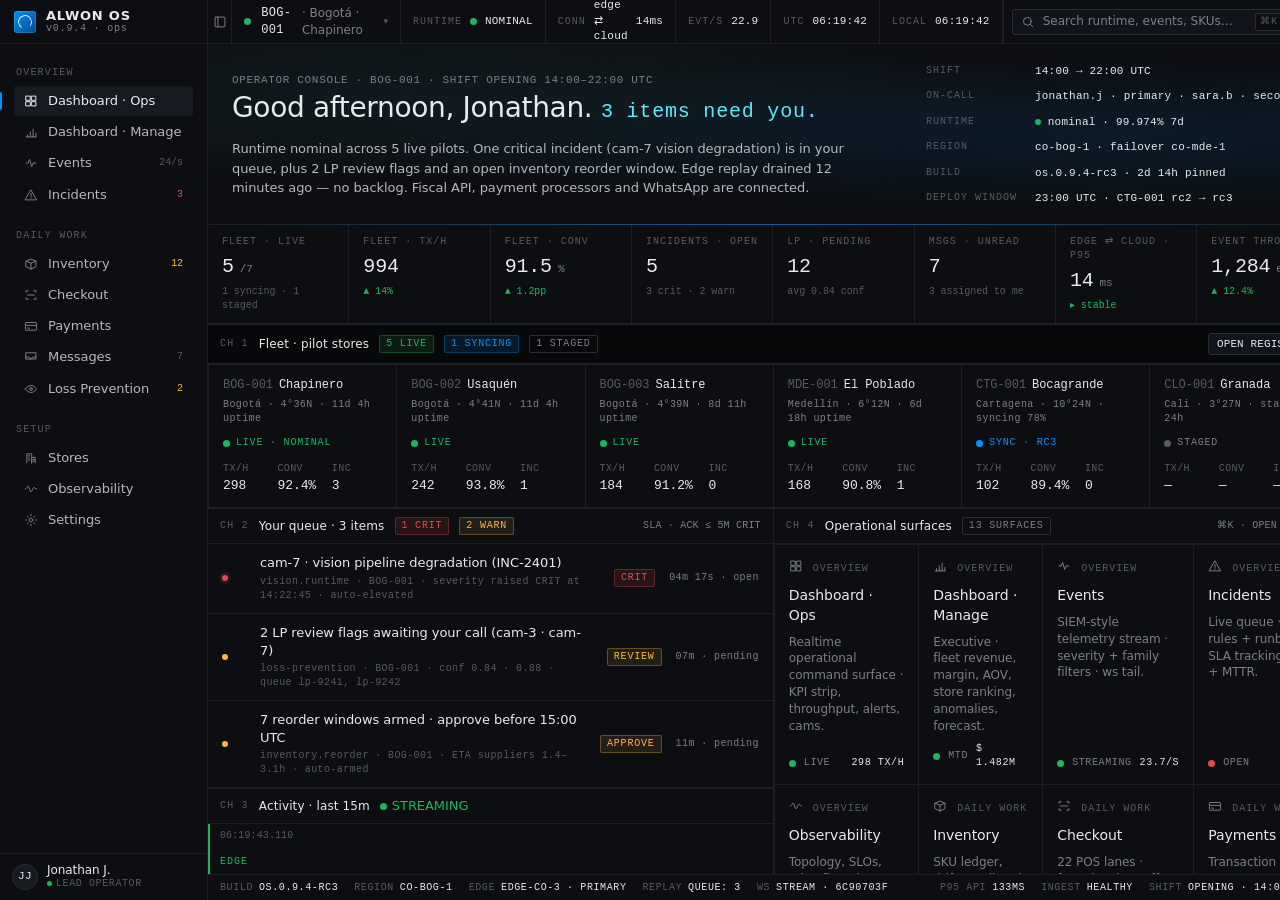
==== commit 458e5aff: "Refactor code structure for improved readability and maintainability" ====
--- a/index.html
+++ b/index.html
@@ -301,11 +301,12 @@
           <div class="panel-head">
             <span class="label">CH 4</span>
             <span class="title">Operational surfaces</span>
-            <span class="pill ghost dim">12 surfaces</span>
+            <span class="pill ghost dim">13 surfaces</span>
             <div class="right"><span class="dim mono">⌘K · open by name</span></div>
           </div>
           <div class="launcher">
-            ${tile({ icon: 'grid', head: 'OVERVIEW',  title: 'Dashboard',     desc: 'Realtime operational command surface · KPI strip, throughput, alerts, cams.', href: 'dashboard.html',   dot: 'ok',   lbl: 'live',         val: '298 tx/h' })}
+            ${tile({ icon: 'grid', head: 'OVERVIEW',  title: 'Dashboard · Ops', desc: 'Realtime operational command surface · KPI strip, throughput, alerts, cams.', href: 'dashboard.html',         dot: 'ok',   lbl: 'live',         val: '298 tx/h' })}
+            ${tile({ icon: 'chart',head: 'OVERVIEW',  title: 'Dashboard · Manage', desc: 'Executive · fleet revenue, margin, AOV, store ranking, anomalies, forecast.', href: 'dashboard-manage.html', dot: 'ok',   lbl: 'MTD',          val: '$ 1.482M' })}
             ${tile({ icon: 'pulse',head: 'OVERVIEW',  title: 'Events',        desc: 'SIEM-style telemetry stream · severity + family filters · ws tail.',         href: 'events.html',      dot: 'ok',   lbl: 'streaming',    val: '23.7/s' })}
             ${tile({ icon: 'alert',head: 'OVERVIEW',  title: 'Incidents',     desc: 'Live queue · auto-rules + runbooks · SLA tracking, MTTA + MTTR.',           href: 'incidents.html',   dot: 'crit', lbl: 'open',         val: '5', tone: 'crit' })}
             ${tile({ icon: 'wave', head: 'OVERVIEW',  title: 'Observability', desc: 'Topology, SLOs, edge fleet, ingest pipeline, webhooks, latency heatmap.',  href: 'observability.html',dot: 'ok',   lbl: 'nominal',      val: '99.97%' })}
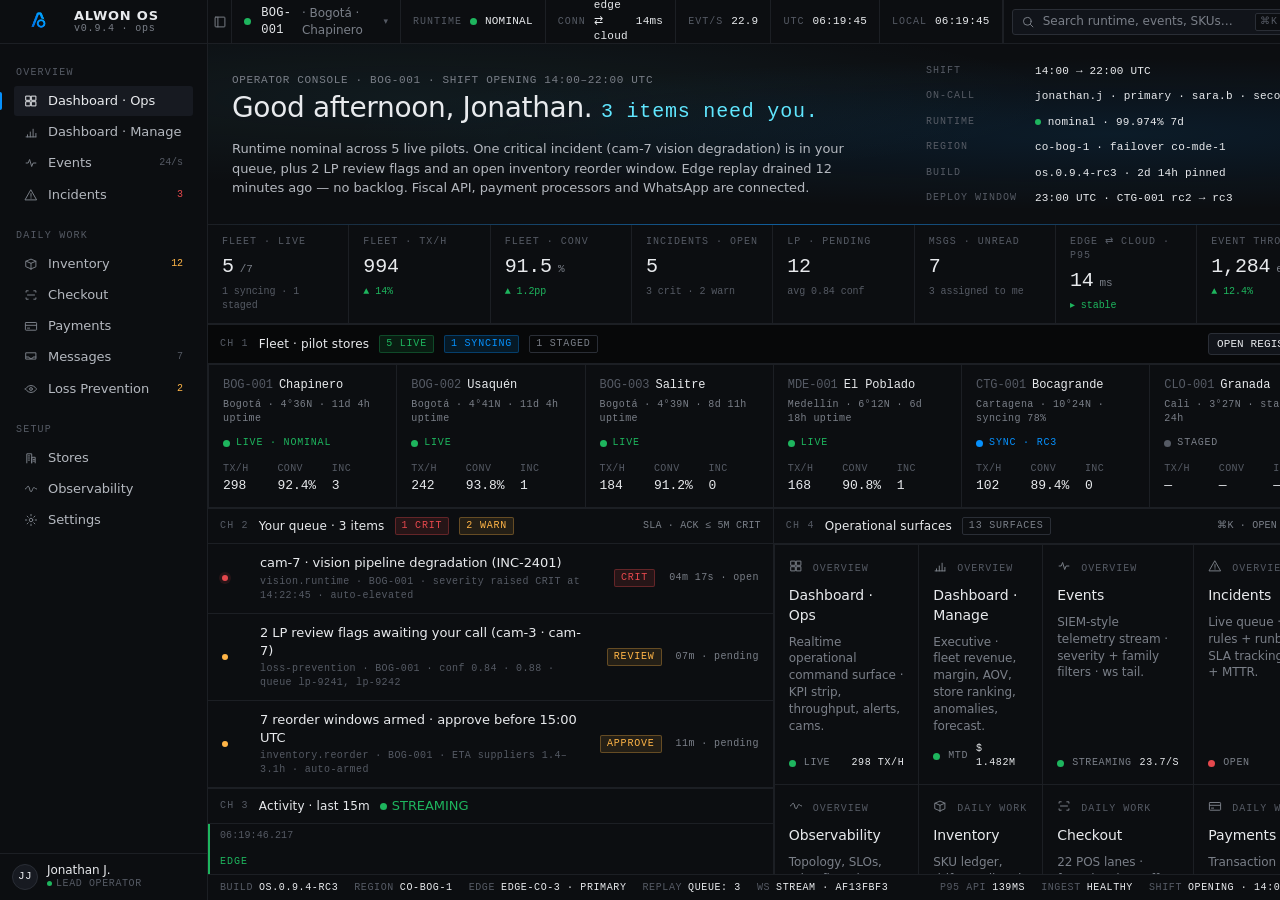
==== commit 1625c3c3: "Add favicon and logo images - Added favicon-16x16.png and favicon-32x32.png for improved site brandi" ====
--- a/index.html
+++ b/index.html
@@ -3,6 +3,9 @@
 <head>
   <meta charset="utf-8" />
   <meta name="viewport" content="width=1440, initial-scale=1" />
+  <link rel="icon" type="image/png" sizes="32x32" href="./favicon-32x32.png" />
+  <link rel="icon" type="image/png" sizes="16x16" href="./favicon-16x16.png" />
+  <link rel="apple-touch-icon" sizes="192x192" href="./android-chrome-192x192.png" />
   <title>ALWON OS · Operator console</title>
   <link rel="stylesheet" href="./css/alwon.css" />
   <style>
--- a/css/alwon.css
+++ b/css/alwon.css
@@ -171,25 +171,20 @@
   border-bottom: 1px solid var(--border-1);
   height: var(--topbar-h);
   flex: 0 0 auto;
+  color: inherit;
+  text-decoration: none;
+  cursor: pointer;
+}
+.sidebar-brand:hover .wordmark .name {
+  color: var(--signal-2);
 }
 
 .sidebar-brand .mark {
-  width: 22px;
-  height: 22px;
+  width: 50px;
+  height: 50px;
   border-radius: var(--r-3);
-  background: linear-gradient(135deg, #0690fc 0%, #014c8b 100%);
-  position: relative;
-  flex: 0 0 22px;
-  box-shadow: 0 0 0 1px rgba(96, 231, 255, 0.18) inset;
-}
-.sidebar-brand .mark::after {
-  content: "";
-  position: absolute;
-  inset: 4px;
-  border: 1.5px solid rgba(255, 255, 255, 0.92);
-  border-bottom-color: transparent;
-  border-radius: 50%;
-  transform: rotate(-12deg);
+  background: url("../logo_alwon.png") center / contain no-repeat;
+  flex: 0 0 50px;
 }
 
 .sidebar-brand .wordmark {
